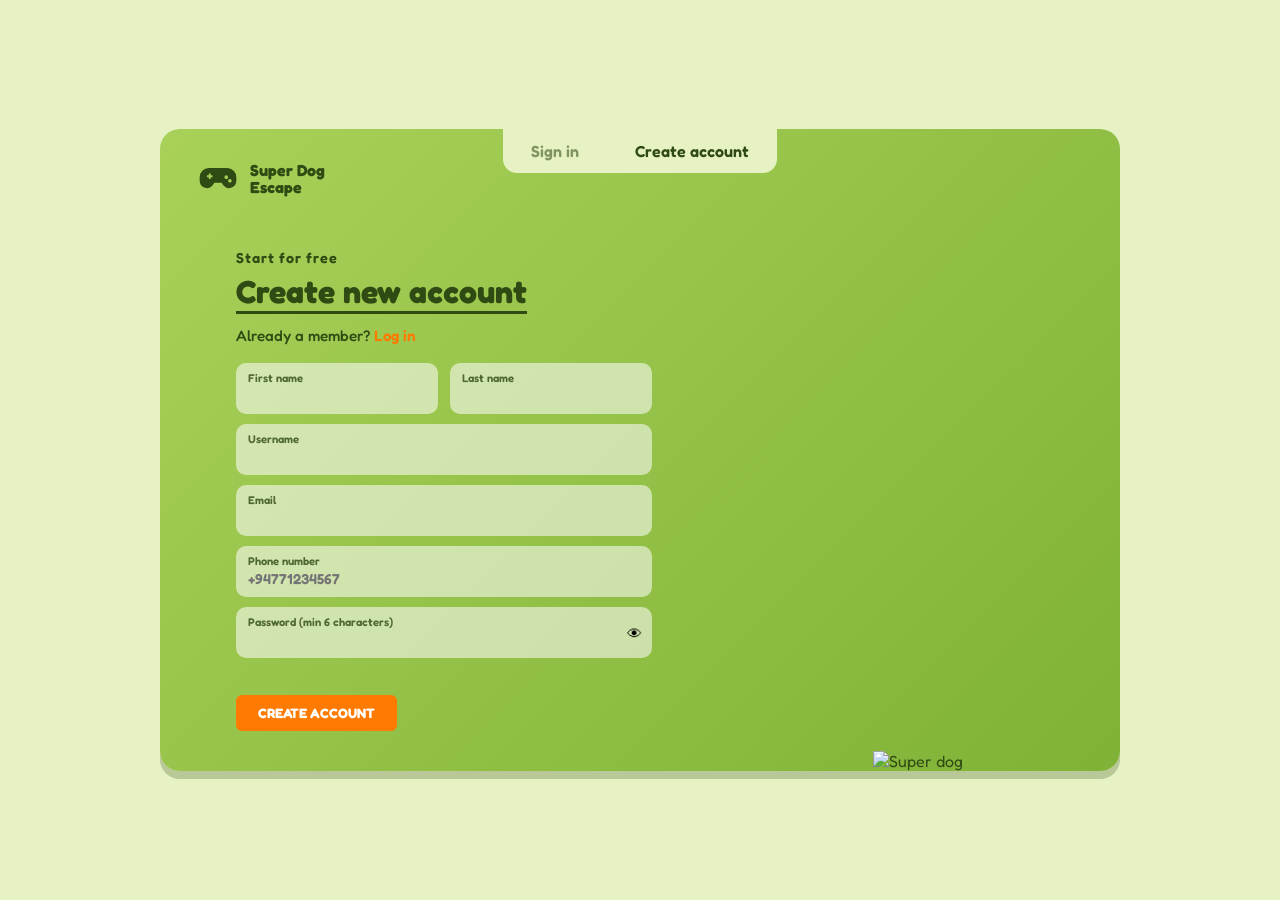
==== MY-Game-main/login.html @ 603aed0f "Add login and start pages" ====
<!DOCTYPE html>
<html lang="en">
<head>
    <meta charset="UTF-8">
    <meta name="viewport" content="width=device-width, initial-scale=1.0">
    <title>Join the game</title>
    <link rel="preconnect" href="https://fonts.googleapis.com">
    <link rel="preconnect" href="https://fonts.gstatic.com" crossorigin>
    <link href="https://fonts.googleapis.com/css2?family=Fredoka:wght@400;500;600;700&display=swap" rel="stylesheet">
    <style>
        :root {
            --leaf-dark: #2f4a12;
            --leaf: #6fa328;
            --leaf-light: #b6d86a;
            --page: #e6f2c4;
            --orange: #ff7a00;
            --danger: #c0392b;
            /* Put your dog images here later */
            --bg-image: url('images/dog-faded.png');
        }

        * { margin: 0; padding: 0; box-sizing: border-box; }

        body {
            min-height: 100vh;
            display: grid;
            place-items: center;
            padding: 24px;
            font-family: 'Fredoka', system-ui, sans-serif;
            color: var(--leaf-dark);
            background: var(--page);
        }

        .card {
            position: relative;
            width: 100%;
            max-width: 960px;
            min-height: 540px;
            overflow: hidden;
            border-radius: 20px;
            background:
                var(--bg-image) left 30px center / 340px no-repeat,
                linear-gradient(135deg, #a9d159 0%, #7fb236 100%);
            box-shadow: 0 8px 0 rgba(47, 74, 18, 0.25);
        }

        /* Tabs */
        .tabs {
            position: absolute;
            top: 0;
            left: 50%;
            transform: translateX(-50%);
            display: flex;
            background: var(--page);
            border-radius: 0 0 14px 14px;
        }

        .tab {
            padding: 12px 28px;
            font: inherit;
            font-weight: 600;
            color: var(--leaf-dark);
            background: none;
            border: none;
            border-radius: 0 0 14px 14px;
            cursor: pointer;
            opacity: 0.55;
        }

        .tab.active { opacity: 1; }

        /* Logo */
        .logo {
            position: absolute;
            top: 28px;
            left: 36px;
            display: flex;
            align-items: center;
            gap: 10px;
            font-weight: 700;
            line-height: 1.1;
        }

        .logo svg { width: 44px; height: 44px; fill: var(--leaf-dark); }

        /* Form area */
        .form-area {
            position: relative;
            z-index: 2;
            width: 55%;
            padding: 120px 36px 40px 76px;
        }

        .kicker { font-weight: 600; font-size: 0.9rem; letter-spacing: 1px; }

        h1 {
            display: inline-block;
            margin: 6px 0 12px;
            font-size: 2rem;
            font-weight: 700;
            border-bottom: 3px solid var(--leaf-dark);
        }

        .switch-text { margin-bottom: 18px; font-weight: 500; font-size: 0.95rem; }

        .switch-text button {
            font: inherit;
            font-weight: 600;
            color: var(--orange);
            background: none;
            border: none;
            cursor: pointer;
        }

        .row { display: flex; gap: 12px; }
        .row .field { flex: 1; }

        .field {
            position: relative;
            margin-bottom: 10px;
            padding: 8px 12px;
            background: rgba(255, 255, 255, 0.55);
            border-radius: 10px;
        }

        .field label {
            display: block;
            font-size: 0.7rem;
            font-weight: 600;
            opacity: 0.8;
        }

        .field input {
            width: 100%;
            padding: 2px 28px 2px 0;
            font: inherit;
            font-size: 0.9rem;
            font-weight: 600;
            color: var(--leaf-dark);
            background: none;
            border: none;
            outline: none;
        }

        .field:focus-within { outline: 3px solid var(--leaf-dark); }

        .eye {
            position: absolute;
            right: 10px;
            top: 50%;
            transform: translateY(-50%);
            font-size: 0.95rem;
            background: none;
            border: none;
            cursor: pointer;
        }

        .error { min-height: 1.3em; margin: 4px 0 8px; font-size: 0.9rem; font-weight: 600; color: var(--danger); }

        .btn {
            padding: 10px 22px;
            font: inherit;
            font-weight: 700;
            font-size: 0.85rem;
            color: #fff;
            background: var(--orange);
            border: none;
            border-radius: 6px;
            cursor: pointer;
        }

        .btn:hover { filter: brightness(1.08); }
        .btn:focus-visible, .tab:focus-visible, .switch-text button:focus-visible, .eye:focus-visible {
            outline: 3px solid var(--leaf-dark);
            outline-offset: 2px;
        }

        .hidden { display: none; }

        /* Hero image on the right (replace with your dog image) */
        .hero {
            position: absolute;
            right: 20px;
            bottom: 0;
            width: 38%;
            height: 92%;
            display: flex;
            align-items: flex-end;
            justify-content: center;
        }

        .hero img { max-width: 100%; max-height: 100%; object-fit: contain; }

        .hero .placeholder {
            font-size: 9rem;
            line-height: 1;
            padding-bottom: 30px;
        }

        @media (max-width: 760px) {
            .card { background-image: linear-gradient(135deg, #a9d159 0%, #7fb236 100%); }
            .form-area { width: 100%; padding: 110px 24px 32px; }
            .hero { display: none; }
            .logo { left: 20px; }
            .row { flex-direction: column; gap: 0; }
        }
    </style>
</head>
<body>
    <main class="card">
        <div class="logo">
            <svg viewBox="0 0 24 24" aria-hidden="true"><path d="M7 6h10a5 5 0 0 1 5 5v2a4 4 0 0 1-7 2.6L14 14h-4l-1 1.6A4 4 0 0 1 2 13v-2a5 5 0 0 1 5-5zm1 3H7v1H6v1h1v1h1v-1h1v-1H8V9zm8.5 1a1 1 0 1 0 0 2 1 1 0 0 0 0-2zm2 2a1 1 0 1 0 0 2 1 1 0 0 0 0-2z"/></svg>
            <span>Super Dog<br>Escape</span>
        </div>

        <nav class="tabs">
            <button class="tab" id="tabSignin" type="button">Sign in</button>
            <button class="tab active" id="tabSignup" type="button">Create account</button>
        </nav>

        <section class="form-area">
            <!-- CREATE ACCOUNT -->
            <form id="signupForm" novalidate>
                <p class="kicker">Start for free</p>
                <h1>Create new account</h1>
                <p class="switch-text">Already a member? <button type="button" data-go="signin">Log in</button></p>

                <div class="row">
                    <div class="field"><label for="firstName">First name</label><input id="firstName" autocomplete="given-name"></div>
                    <div class="field"><label for="lastName">Last name</label><input id="lastName" autocomplete="family-name"></div>
                </div>
                <div class="field"><label for="username">Username</label><input id="username" autocomplete="username"></div>
                <div class="field"><label for="email">Email</label><input id="email" type="email" autocomplete="email"></div>
                <div class="field"><label for="phone">Phone number</label><input id="phone" type="tel" autocomplete="tel" placeholder="+94771234567"></div>
                <div class="field">
                    <label for="password">Password (min 6 characters)</label>
                    <input id="password" type="password" autocomplete="new-password">
                    <button type="button" class="eye" data-eye="password" aria-label="Show password">👁</button>
                </div>

                <p class="error" id="signupError" role="alert"></p>
                <button class="btn" type="submit">CREATE ACCOUNT</button>
            </form>

            <!-- SIGN IN -->
            <form id="signinForm" class="hidden" novalidate>
                <p class="kicker">Welcome back</p>
                <h1>Sign in</h1>
                <p class="switch-text">Don't have an account? <button type="button" data-go="signup">Create account</button></p>

                <div class="field"><label for="loginId">Email, phone or username</label><input id="loginId" autocomplete="username"></div>
                <div class="field">
                    <label for="loginPassword">Password</label>
                    <input id="loginPassword" type="password" autocomplete="current-password">
                    <button type="button" class="eye" data-eye="loginPassword" aria-label="Show password">👁</button>
                </div>

                <p class="error" id="signinError" role="alert"></p>
                <button class="btn" type="submit">LOGIN</button>
            </form>
        </section>

        <!-- Replace the src with your dog image, e.g. images/dog-hero.png -->
        <div class="hero">
            <img id="heroImg" src="images/dog-hero.png" alt="Super dog">
            <span class="placeholder hidden" id="heroFallback" aria-hidden="true">🐕</span>
        </div>
    </main>

    <script type="module" src="login.js"></script>
</body>
</html>
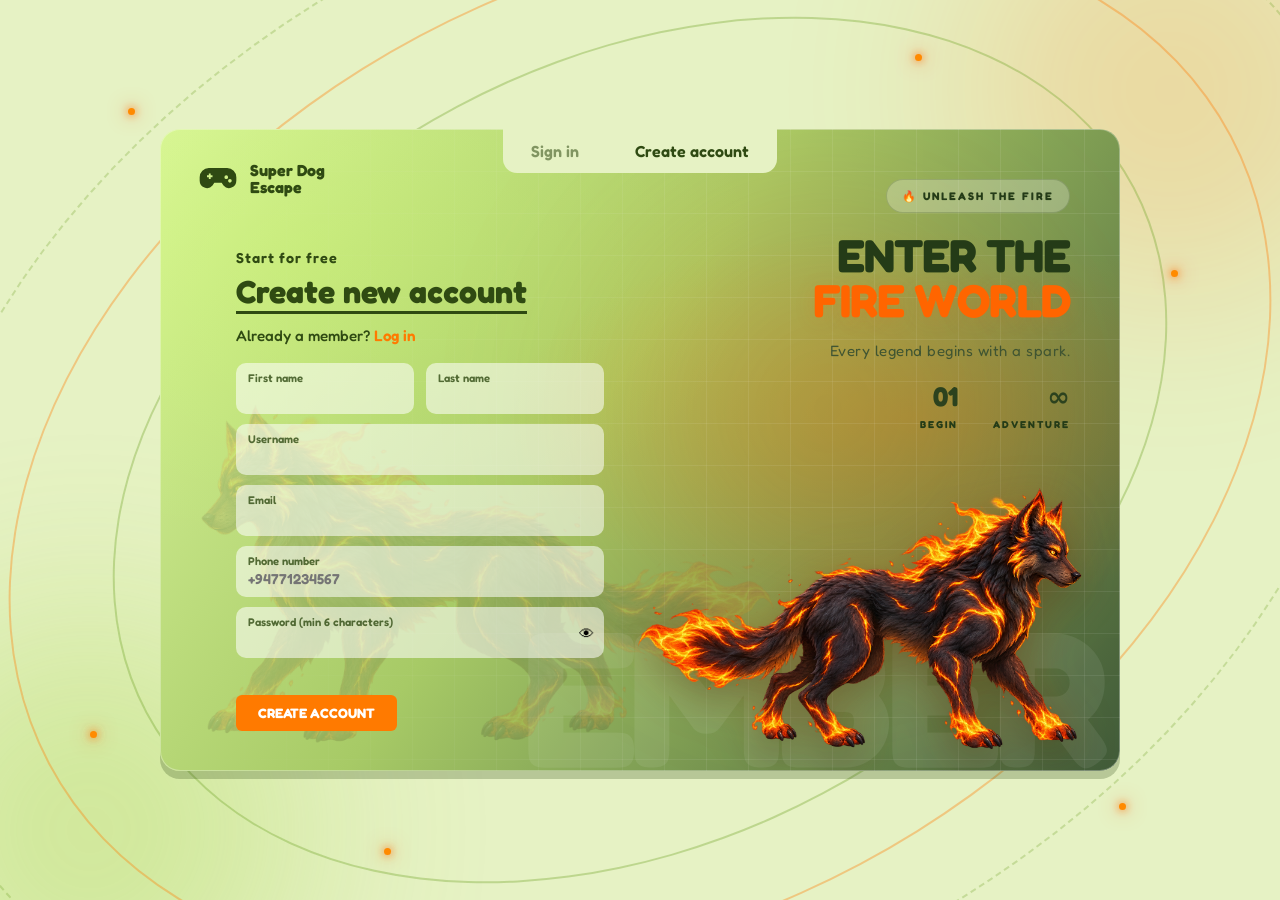
==== commit 9378b344: "Build game: enemies, background, lives" ====
--- a/MY-Game-main/login.html
+++ b/MY-Game-main/login.html
@@ -15,8 +15,6 @@
             --page: #e6f2c4;
             --orange: #ff7a00;
             --danger: #c0392b;
-            /* Put your dog images here later */
-            --bg-image: url('images/dog-faded.png');
         }
 
         * { margin: 0; padding: 0; box-sizing: border-box; }
@@ -38,15 +36,13 @@
             min-height: 540px;
             overflow: hidden;
             border-radius: 20px;
-            background:
-                var(--bg-image) left 30px center / 340px no-repeat,
-                linear-gradient(135deg, #a9d159 0%, #7fb236 100%);
             box-shadow: 0 8px 0 rgba(47, 74, 18, 0.25);
         }
 
-        /* Tabs */
+        /* ---------- Tabs, logo, form (all sit ON TOP of the hero) ---------- */
         .tabs {
             position: absolute;
+            z-index: 5;
             top: 0;
             left: 50%;
             transform: translateX(-50%);
@@ -69,9 +65,9 @@
 
         .tab.active { opacity: 1; }
 
-        /* Logo */
         .logo {
             position: absolute;
+            z-index: 5;
             top: 28px;
             left: 36px;
             display: flex;
@@ -83,17 +79,17 @@
 
         .logo svg { width: 44px; height: 44px; fill: var(--leaf-dark); }
 
-        /* Form area */
         .form-area {
             position: relative;
-            z-index: 2;
-            width: 55%;
+            z-index: 5;
+            width: 50%;
             padding: 120px 36px 40px 76px;
         }
 
         .kicker { font-weight: 600; font-size: 0.9rem; letter-spacing: 1px; }
 
-        h1 {
+        /* Scoped so it doesn't hit the hero heading */
+        .form-area h1 {
             display: inline-block;
             margin: 6px 0 12px;
             font-size: 2rem;
@@ -177,37 +173,277 @@
 
         .hidden { display: none; }
 
-        /* Hero image on the right (replace with your dog image) */
+        /* ---------- YOUR HERO DESIGN: now a full background layer ---------- */
         .hero {
             position: absolute;
-            right: 20px;
+            inset: 0;
+            z-index: 0;
+            overflow: hidden;
+            isolation: isolate;
+            border-radius: inherit;
+            background:
+                radial-gradient(ellipse at 78% 45%, rgba(255, 112, 0, 0.22), transparent 38%),
+                radial-gradient(ellipse at 15% 20%, rgba(205, 255, 90, 0.25), transparent 40%),
+                linear-gradient(125deg, #d9f59b 0%, #a7ca66 45%, #405a38 100%);
+            box-shadow: inset 0 0 0 1px rgba(255, 255, 255, 0.3);
+        }
+
+        .hero-bg-glow {
+            position: absolute;
+            z-index: -1;
+            width: 430px;
+            height: 430px;
+            right: 8%;
+            top: 10%;
+            background: #ff6800;
+            opacity: 0.17;
+            filter: blur(100px);
+            border-radius: 50%;
+            animation: glowPulse 4s ease-in-out infinite alternate;
+        }
+
+        .hero-grid {
+            position: absolute;
+            inset: 0;
+            z-index: -1;
+            background-image:
+                linear-gradient(rgba(255, 255, 255, 0.08) 1px, transparent 1px),
+                linear-gradient(90deg, rgba(255, 255, 255, 0.08) 1px, transparent 1px);
+            background-size: 42px 42px;
+            mask-image: linear-gradient(90deg, transparent, black 60%, black);
+        }
+
+        /* Hero text: moved to the right side so it doesn't sit under the form */
+        .hero-content {
+            position: absolute;
+            z-index: 1;
+            top: 50px;
+            right: 0;
+            width: 42%;
+            padding-right: 50px;
+            text-align: right;
+            color: #243b17;
+        }
+
+        .hero-tag {
+            display: inline-block;
+            padding: 9px 15px;
+            margin-bottom: 20px;
+            border: 1px solid rgba(44, 68, 24, 0.2);
+            border-radius: 30px;
+            background: rgba(255, 255, 255, 0.25);
+            font-size: 11px;
+            font-weight: 800;
+            letter-spacing: 2px;
+        }
+
+        .hero-content h1 {
+            margin: 0;
+            font-size: clamp(30px, 3.6vw, 52px);
+            font-weight: 700;
+            line-height: 0.98;
+            letter-spacing: -1px;
+        }
+
+        .hero-content h1 span {
+            color: #ff6500;
+            text-shadow: 0 4px 20px rgba(255, 95, 0, 0.15);
+        }
+
+        .hero-content p {
+            margin-top: 18px;
+            color: #405532;
+            font-size: 15px;
+            letter-spacing: 0.5px;
+        }
+
+        .hero-stats {
+            display: flex;
+            justify-content: flex-end;
+            gap: 35px;
+            margin-top: 20px;
+        }
+
+        .hero-stats div { display: flex; flex-direction: column; gap: 6px; }
+        .hero-stats strong { font-size: 27px; color: #2c421e; }
+        .hero-stats span { font-size: 10px; font-weight: 800; letter-spacing: 2px; }
+
+        /* Dog image: in front of the hero text, behind the form */
+        #heroImg {
+            position: absolute;
+            z-index: 2;
+            width: 48%;
+            max-width: 650px;
+            height: auto;
+            right: 3%;
             bottom: 0;
-            width: 38%;
-            height: 92%;
-            display: flex;
-            align-items: flex-end;
-            justify-content: center;
-        }
-
-        .hero img { max-width: 100%; max-height: 100%; object-fit: contain; }
-
-        .hero .placeholder {
-            font-size: 9rem;
-            line-height: 1;
-            padding-bottom: 30px;
-        }
-
-        @media (max-width: 760px) {
-            .card { background-image: linear-gradient(135deg, #a9d159 0%, #7fb236 100%); }
+            object-fit: contain;
+            object-position: bottom right;
+            filter:
+                drop-shadow(0 15px 18px rgba(20, 25, 10, 0.28))
+                drop-shadow(0 0 22px rgba(255, 105, 0, 0.2));
+            animation: dogFloat 4s ease-in-out infinite;
+        }
+
+        /* Same image, mirrored (faces left), faded, behind the form */
+        .hero-bg-dog {
+            position: absolute;
+            z-index: 0;
+            width: 62%;
+            height: auto;
+            left: 3%;
+            bottom: 0;
+            transform: scaleX(-1);
+            opacity: 0.14;
+            pointer-events: none;
+        }
+
+        .hero-watermark {
+            position: absolute;
+            z-index: 0;
+            right: 2%;
+            bottom: -40px;
+            color: rgba(255, 255, 255, 0.08);
+            font-size: clamp(90px, 15vw, 210px);
+            font-weight: 700;
+            letter-spacing: -8px;
+            pointer-events: none;
+        }
+
+        /* ---------- OUTSIDE THE BOX: rings, glow and embers on the page ---------- */
+        .card { z-index: 1; }
+
+        .outside {
+            position: fixed;
+            inset: 0;
+            z-index: 0;
+            overflow: hidden;
+            pointer-events: none;
+        }
+
+        .ring {
+            position: absolute;
+            left: 50%;
+            top: 50%;
+            border-radius: 50%;
+            border: 2px solid rgba(111, 163, 40, 0.35);
+            transform: translate(-50%, -50%) rotate(-28deg);
+        }
+
+        .ring-1 { width: min(1120px, 150vw); height: min(780px, 110vh); animation: ringSpin 60s linear infinite; }
+        .ring-2 { width: min(1340px, 175vw); height: min(940px, 130vh); border-color: rgba(255, 122, 0, 0.35); animation: ringSpin 90s linear infinite reverse; }
+        .ring-3 { width: min(1560px, 200vw); height: min(1100px, 150vh); border-style: dashed; border-color: rgba(111, 163, 40, 0.28); animation: ringSpin 120s linear infinite; }
+
+        .outside-glow {
+            position: absolute;
+            width: 420px;
+            height: 420px;
+            border-radius: 50%;
+            background: #ff6800;
+            opacity: 0.18;
+            filter: blur(100px);
+        }
+
+        .glow-a { top: -120px; right: -100px; }
+        .glow-b { bottom: -140px; left: -120px; background: #9ed23a; opacity: 0.3; }
+
+        .ember {
+            position: absolute;
+            width: 7px;
+            height: 7px;
+            border-radius: 50%;
+            background: #ff8a00;
+            box-shadow: 0 0 8px #ff6800, 0 0 20px #ff4d00;
+            animation: emberFloat 3s ease-in-out infinite alternate;
+        }
+
+        .e1 { top: 12%; left: 10%; }
+        .e2 { top: 30%; right: 8%; animation-delay: 1s; }
+        .e3 { bottom: 18%; left: 7%; animation-delay: 2s; }
+        .e4 { bottom: 10%; right: 12%; animation-delay: 0.5s; }
+        .e5 { top: 6%; right: 28%; animation-delay: 1.5s; }
+        .e6 { bottom: 5%; left: 30%; animation-delay: 2.5s; }
+
+        @keyframes ringSpin {
+            from { transform: translate(-50%, -50%) rotate(-28deg); }
+            to { transform: translate(-50%, -50%) rotate(332deg); }
+        }
+
+        @keyframes dogFloat {
+            0%, 100% { transform: translateY(0); }
+            50% { transform: translateY(-9px); }
+        }
+
+        @keyframes glowPulse {
+            from { opacity: 0.12; transform: scale(0.9); }
+            to { opacity: 0.24; transform: scale(1.1); }
+        }
+
+        @keyframes emberFloat {
+            from { transform: translateY(10px); opacity: 0.4; }
+            to { transform: translateY(-25px); opacity: 1; }
+        }
+
+        /* ---------- Mobile ---------- */
+        @media (max-width: 768px) {
             .form-area { width: 100%; padding: 110px 24px 32px; }
-            .hero { display: none; }
             .logo { left: 20px; }
             .row { flex-direction: column; gap: 0; }
+            .hero-content, .hero-watermark, .hero-bg-dog { display: none; }
+            #heroImg { width: 90%; right: -10%; opacity: 0.3; }
+        }
+
+        @media (prefers-reduced-motion: reduce) {
+            #heroImg, .hero-bg-glow, .ember, .ring { animation: none; }
         }
     </style>
 </head>
 <body>
+    <!-- Outside the box: rings, glow, embers -->
+    <div class="outside" aria-hidden="true">
+        <div class="outside-glow glow-a"></div>
+        <div class="outside-glow glow-b"></div>
+        <div class="ring ring-1"></div>
+        <div class="ring ring-2"></div>
+        <div class="ring ring-3"></div>
+        <span class="ember e1"></span>
+        <span class="ember e2"></span>
+        <span class="ember e3"></span>
+        <span class="ember e4"></span>
+        <span class="ember e5"></span>
+        <span class="ember e6"></span>
+    </div>
+
     <main class="card">
+
+        <!-- Hero: background layer (behind everything) -->
+        <div class="hero" aria-hidden="true">
+            <div class="hero-bg-glow"></div>
+            <div class="hero-grid"></div>
+            <img class="hero-bg-dog" src="assests/Infernal Ember Wolf.png" alt="">
+
+            <div class="hero-content">
+                <span class="hero-tag">🔥 UNLEASH THE FIRE</span>
+                <h1>ENTER THE<br><span>FIRE WORLD</span></h1>
+                <p>Every legend begins with a spark.</p>
+
+                <div class="hero-stats">
+                    <div>
+                        <strong>01</strong>
+                        <span>BEGIN</span>
+                    </div>
+                    <div>
+                        <strong>∞</strong>
+                        <span>ADVENTURE</span>
+                    </div>
+                </div>
+            </div>
+
+            <img id="heroImg" src="assests/Infernal Ember Wolf.png" alt="">
+
+            <span class="hero-watermark">EMBER</span>
+        </div>
+
         <div class="logo">
             <svg viewBox="0 0 24 24" aria-hidden="true"><path d="M7 6h10a5 5 0 0 1 5 5v2a4 4 0 0 1-7 2.6L14 14h-4l-1 1.6A4 4 0 0 1 2 13v-2a5 5 0 0 1 5-5zm1 3H7v1H6v1h1v1h1v-1h1v-1H8V9zm8.5 1a1 1 0 1 0 0 2 1 1 0 0 0 0-2zm2 2a1 1 0 1 0 0 2 1 1 0 0 0 0-2z"/></svg>
             <span>Super Dog<br>Escape</span>
@@ -259,12 +495,6 @@
                 <button class="btn" type="submit">LOGIN</button>
             </form>
         </section>
-
-        <!-- Replace the src with your dog image, e.g. images/dog-hero.png -->
-        <div class="hero">
-            <img id="heroImg" src="images/dog-hero.png" alt="Super dog">
-            <span class="placeholder hidden" id="heroFallback" aria-hidden="true">🐕</span>
-        </div>
     </main>
 
     <script type="module" src="login.js"></script>
